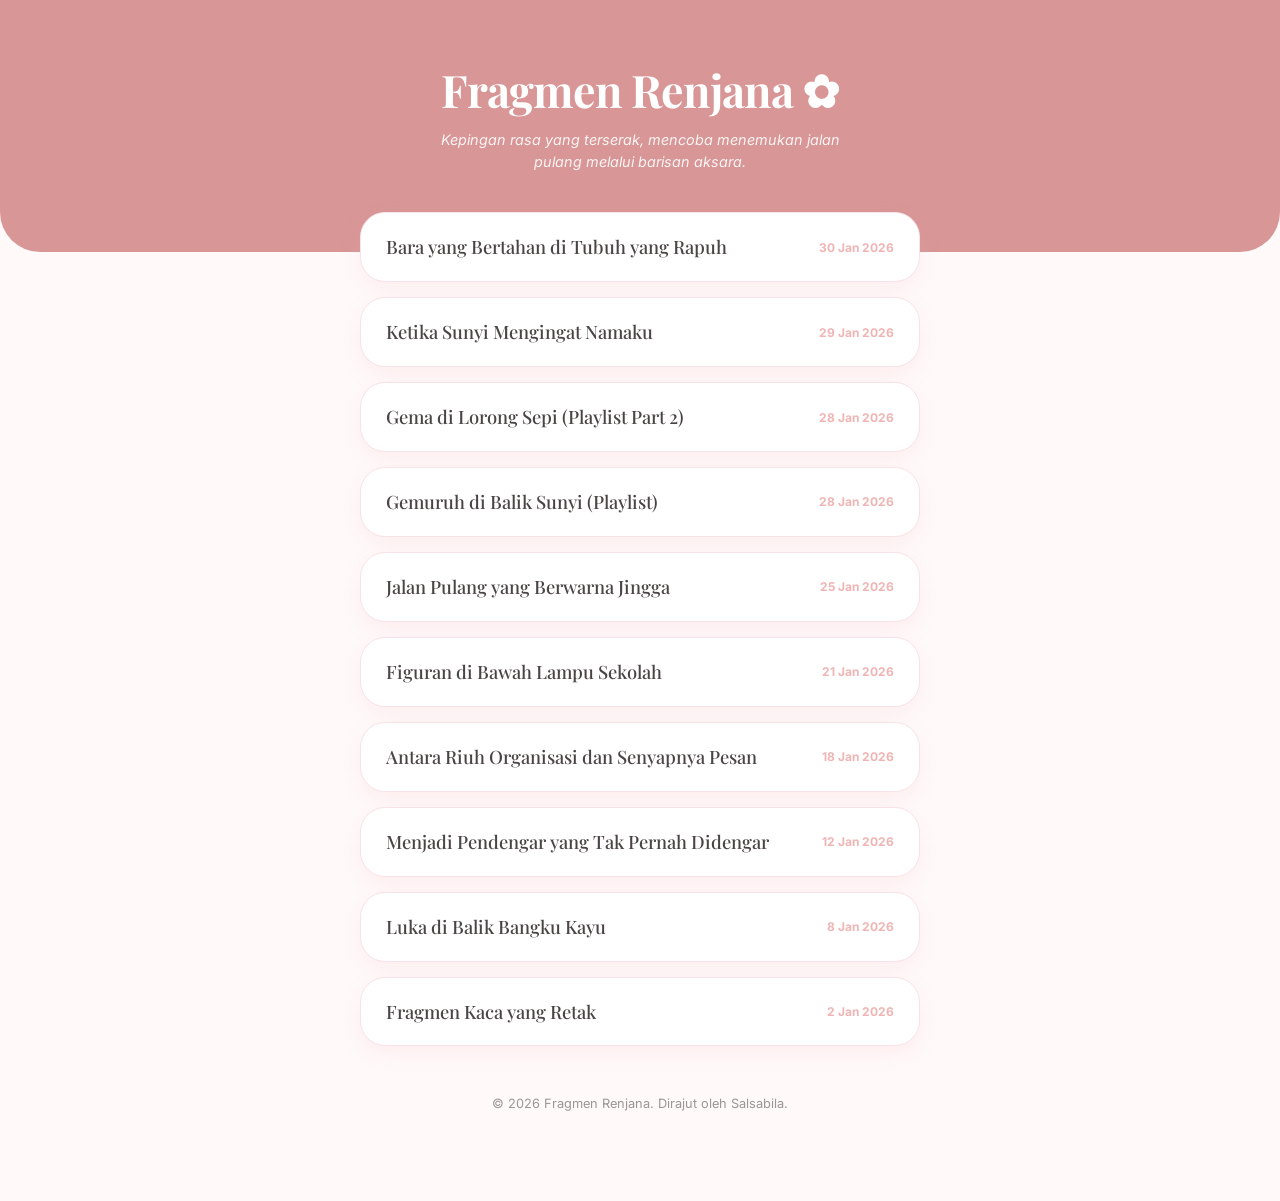
==== index.html @ b5245d93 "Update index.html" ====
<!DOCTYPE html>
<html lang="id">
<head>
    <meta charset="UTF-8">
    <meta name="viewport" content="width=device-width, initial-scale=1.0">
    <title>Fragmen Renjana | Arsip Rasa</title>
    <link rel="stylesheet" href="style.css">
    <link href="https://fonts.googleapis.com/css2?family=Playfair+Display:ital,wght@0,400;1,500&family=Inter:wght@300;400;600;700&display=swap" rel="stylesheet">
</head>
<body>

    <header>
        <h1>Fragmen Renjana ✿</h1>
        <p class="subtitle">Kepingan rasa yang terserak, mencoba menemukan jalan pulang melalui barisan aksara.</p>
    </header>

    <div class="container">
        <main class="post-list">
          <a href="bara.html" class="post-bubble">
    <span class="post-title">Bara yang Bertahan di Tubuh yang Rapuh</span>
    <span class="post-date">30 Jan 2026</span>
</a>
            <a href="sunyi.html" class="post-bubble">
    <span class="post-title">Ketika Sunyi Mengingat Namaku</span>
    <span class="post-date">29 Jan 2026</span>
</a>
            <a href="playlist-2.html" class="post-bubble">
    <span class="post-title">Gema di Lorong Sepi (Playlist Part 2)</span>
    <span class="post-date">28 Jan 2026</span>
</a>
            <a href="playlist.html" class="post-bubble">
    <span class="post-title">Gemuruh di Balik Sunyi (Playlist)</span>
    <span class="post-date">28 Jan 2026</span>
</a>
            
            <a href="jalan-pulang.html" class="post-bubble">
                <span class="post-title">Jalan Pulang yang Berwarna Jingga</span>
                <span class="post-date">25 Jan 2026</span>
            </a>

            <a href="figuran.html" class="post-bubble">
                <span class="post-title">Figuran di Bawah Lampu Sekolah</span>
                <span class="post-date">21 Jan 2026</span>
            </a>

            <a href="cinta-monyet.html" class="post-bubble">
                <span class="post-title">Antara Riuh Organisasi dan Senyapnya Pesan</span>
                <span class="post-date">18 Jan 2026</span>
            </a>

            <a href="kesepian.html" class="post-bubble">
                <span class="post-title">Menjadi Pendengar yang Tak Pernah Didengar</span>
                <span class="post-date">12 Jan 2026</span>
            </a>

            <a href="pengkhianatan.html" class="post-bubble">
                <span class="post-title">Luka di Balik Bangku Kayu</span>
                <span class="post-date">8 Jan 2026</span>
            </a>

            <a href="insecure.html" class="post-bubble">
                <span class="post-title">Fragmen Kaca yang Retak</span>
                <span class="post-date">2 Jan 2026</span>
            </a>

        </main>

        <footer>
            <p>&copy; 2026 Fragmen Renjana. Dirajut oleh Salsabila.</p>
        </footer>
    </div>

</body>
</html>
---- style.css ----
:root {
    --primary: #f8e1e7;
    --accent: #f0b4b4;
    --dark-pink: #d89696; /* Warna pink lebih tua untuk header */
    --text: #5d5454;
    --bg: #fff9fa;
}

* {
    margin: 0;
    padding: 0;
    box-sizing: border-box;
}

body {
    font-family: 'Inter', sans-serif;
    background-color: var(--bg);
    color: var(--text);
    background-image: radial-gradient(#f0b4b4 0.5px, transparent 0.5px);
    background-size: 20px 20px;
}

/* Header Section: Latar Pink Tua */
header {
    background-color: var(--dark-pink);
    color: white;
    padding: 60px 20px 80px 20px;
    text-align: center;
    border-radius: 0 0 40px 40px;
}

header h1 {
    font-family: 'Playfair Display', serif;
    font-size: 2.8rem;
    margin-bottom: 10px;
    letter-spacing: -1px;
}

header .subtitle {
    font-style: italic;
    font-size: 0.9rem;
    opacity: 0.9;
    max-width: 450px;
    margin: 0 auto;
    line-height: 1.5;
}

/* Container List */
.container {
    max-width: 600px;
    margin: -40px auto 50px auto; /* Membuat list agak naik ke area header */
    padding: 0 20px;
}

.post-list {
    display: flex;
    flex-direction: column;
    gap: 15px;
}

/* Bubble Putih untuk Judul */
.post-bubble {
    background: white;
    text-decoration: none;
    display: flex;
    justify-content: space-between;
    align-items: center;
    padding: 22px 25px;
    border-radius: 25px;
    border: 1px solid var(--primary);
    box-shadow: 0 8px 20px rgba(240, 180, 180, 0.15);
    transition: all 0.3s ease;
}

.post-bubble:hover {
    transform: translateY(-3px);
    box-shadow: 0 12px 25px rgba(240, 180, 180, 0.25);
    border-color: var(--accent);
}

.post-title {
    font-family: 'Playfair Display', serif;
    font-size: 1.15rem;
    color: #4a4444;
    font-weight: 500;
    line-height: 1.3;
}

.post-date {
    font-size: 0.75rem;
    color: var(--accent);
    font-weight: 700;
    white-space: nowrap;
    margin-left: 15px;
}

footer {
    text-align: center;
    margin-top: 50px;
    padding-bottom: 40px;
    font-size: 0.8rem;
    opacity: 0.6;
}
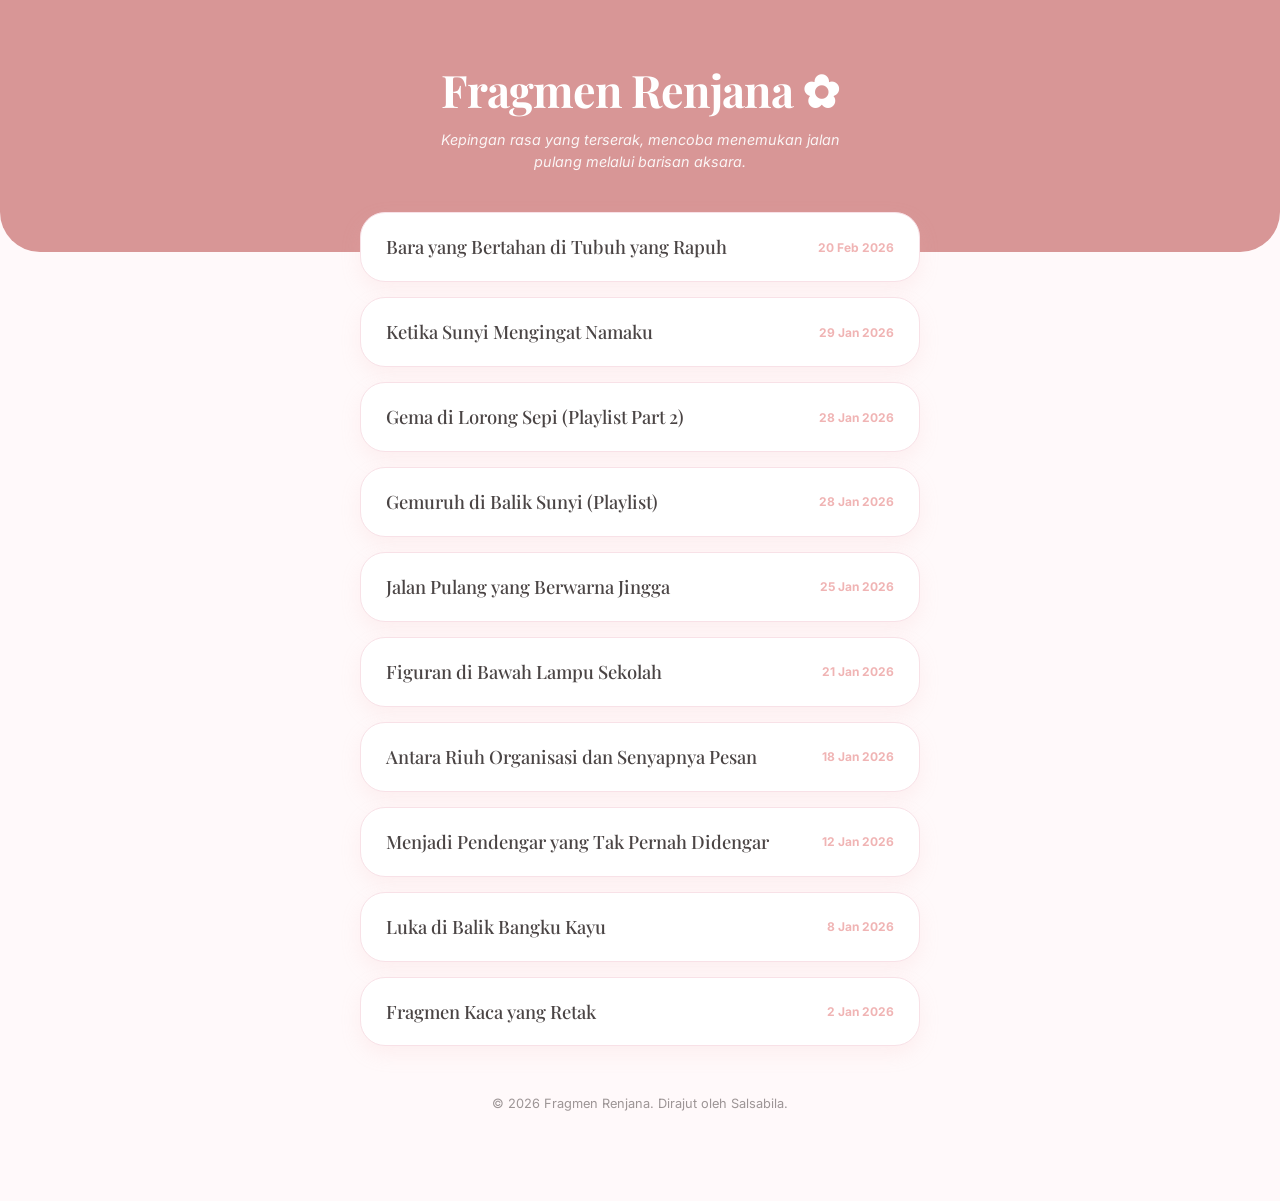
==== commit c51791cb: "Update index.html" ====
--- a/index.html
+++ b/index.html
@@ -18,7 +18,7 @@
         <main class="post-list">
           <a href="bara.html" class="post-bubble">
     <span class="post-title">Bara yang Bertahan di Tubuh yang Rapuh</span>
-    <span class="post-date">30 Jan 2026</span>
+    <span class="post-date">20 Feb 2026</span>
 </a>
             <a href="sunyi.html" class="post-bubble">
     <span class="post-title">Ketika Sunyi Mengingat Namaku</span>
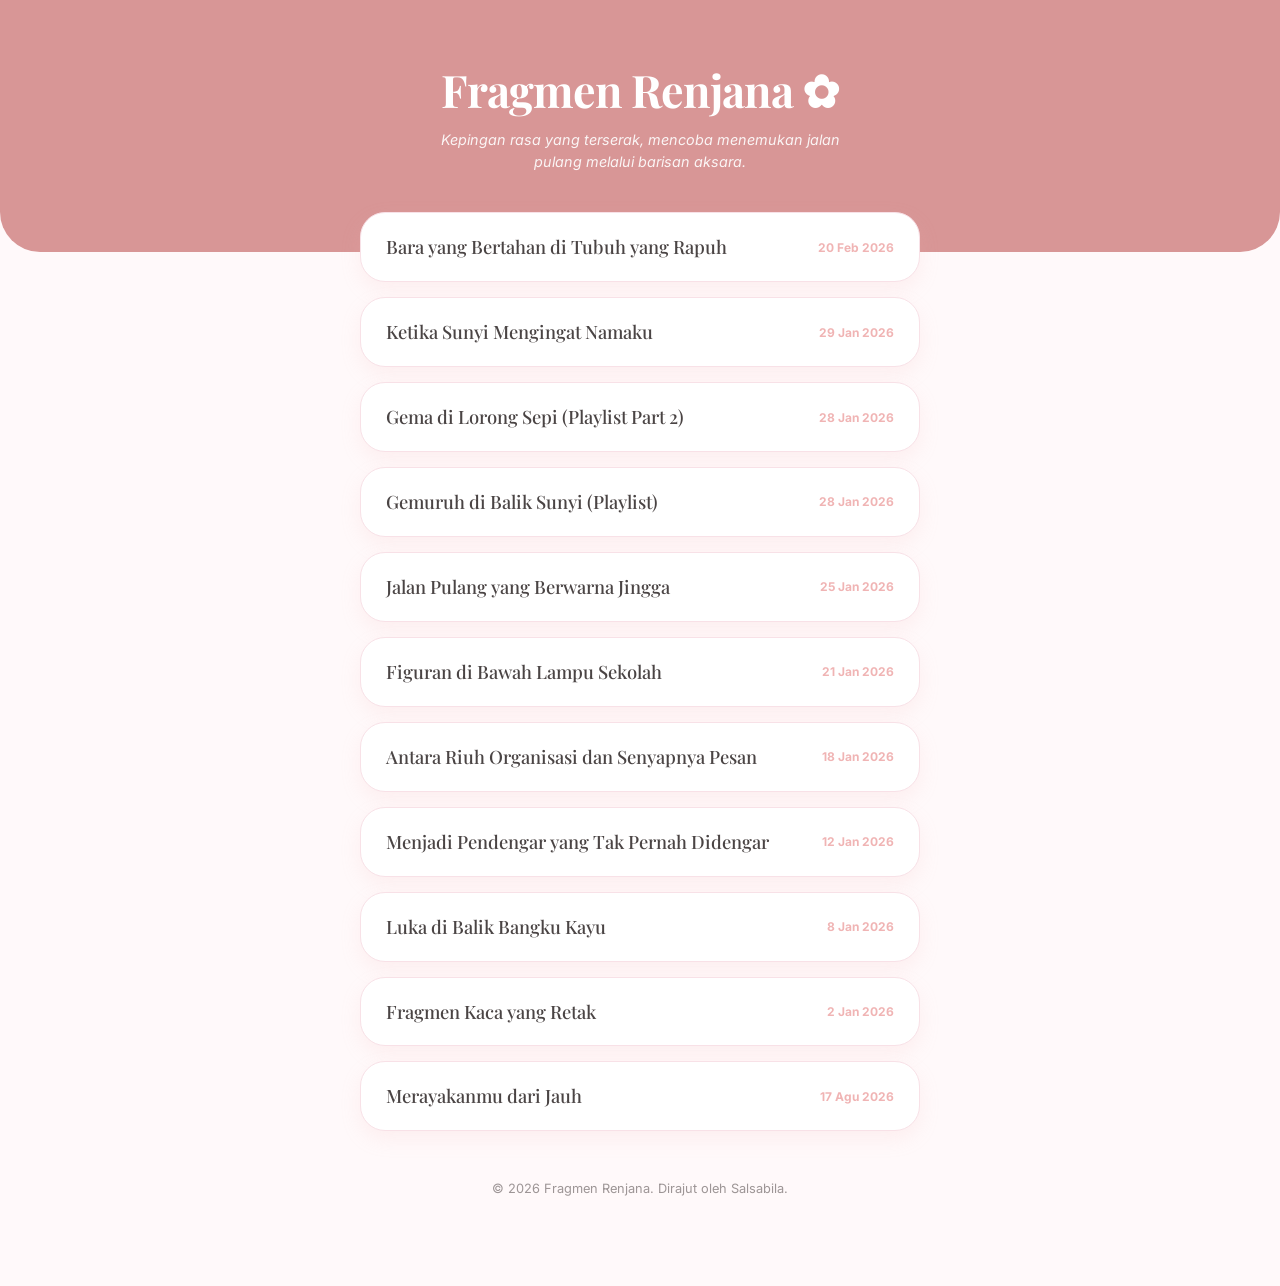
==== commit 2aa4ef2b: "Update index.html" ====
--- a/index.html
+++ b/index.html
@@ -63,6 +63,12 @@
                 <span class="post-date">2 Jan 2026</span>
             </a>
 
+            <a href="merayakanmu.html" class="post-bubble">
+    <span class="post-title">Merayakanmu dari Jauh</span>
+    <span class="post-date">17 Agu 2026</span>
+</a>
+
+
         </main>
 
         <footer>
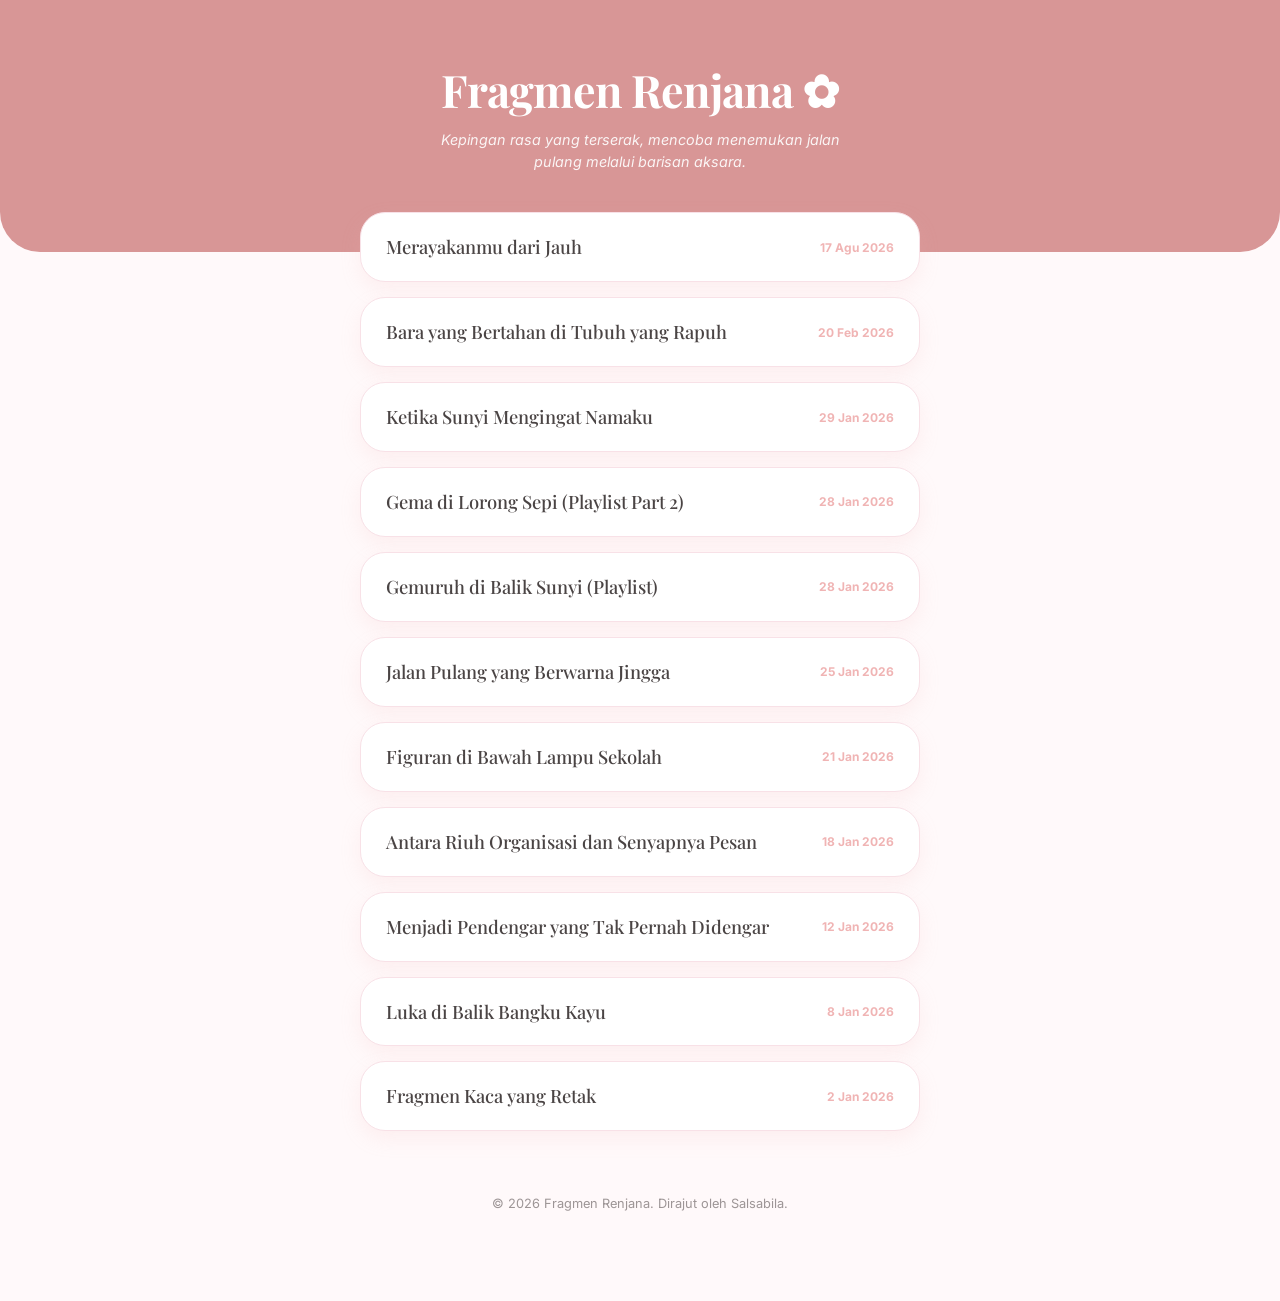
==== commit 41bb0843: "Update index.html" ====
--- a/index.html
+++ b/index.html
@@ -16,6 +16,10 @@
 
     <div class="container">
         <main class="post-list">
+            <a href="merayakanmu.html" class="post-bubble">
+    <span class="post-title">Merayakanmu dari Jauh</span>
+    <span class="post-date">17 Agu 2026</span>
+                
           <a href="bara.html" class="post-bubble">
     <span class="post-title">Bara yang Bertahan di Tubuh yang Rapuh</span>
     <span class="post-date">20 Feb 2026</span>
@@ -63,10 +67,8 @@
                 <span class="post-date">2 Jan 2026</span>
             </a>
 
-            <a href="merayakanmu.html" class="post-bubble">
-    <span class="post-title">Merayakanmu dari Jauh</span>
-    <span class="post-date">17 Agu 2026</span>
-</a>
+
+</a
 
 
         </main>
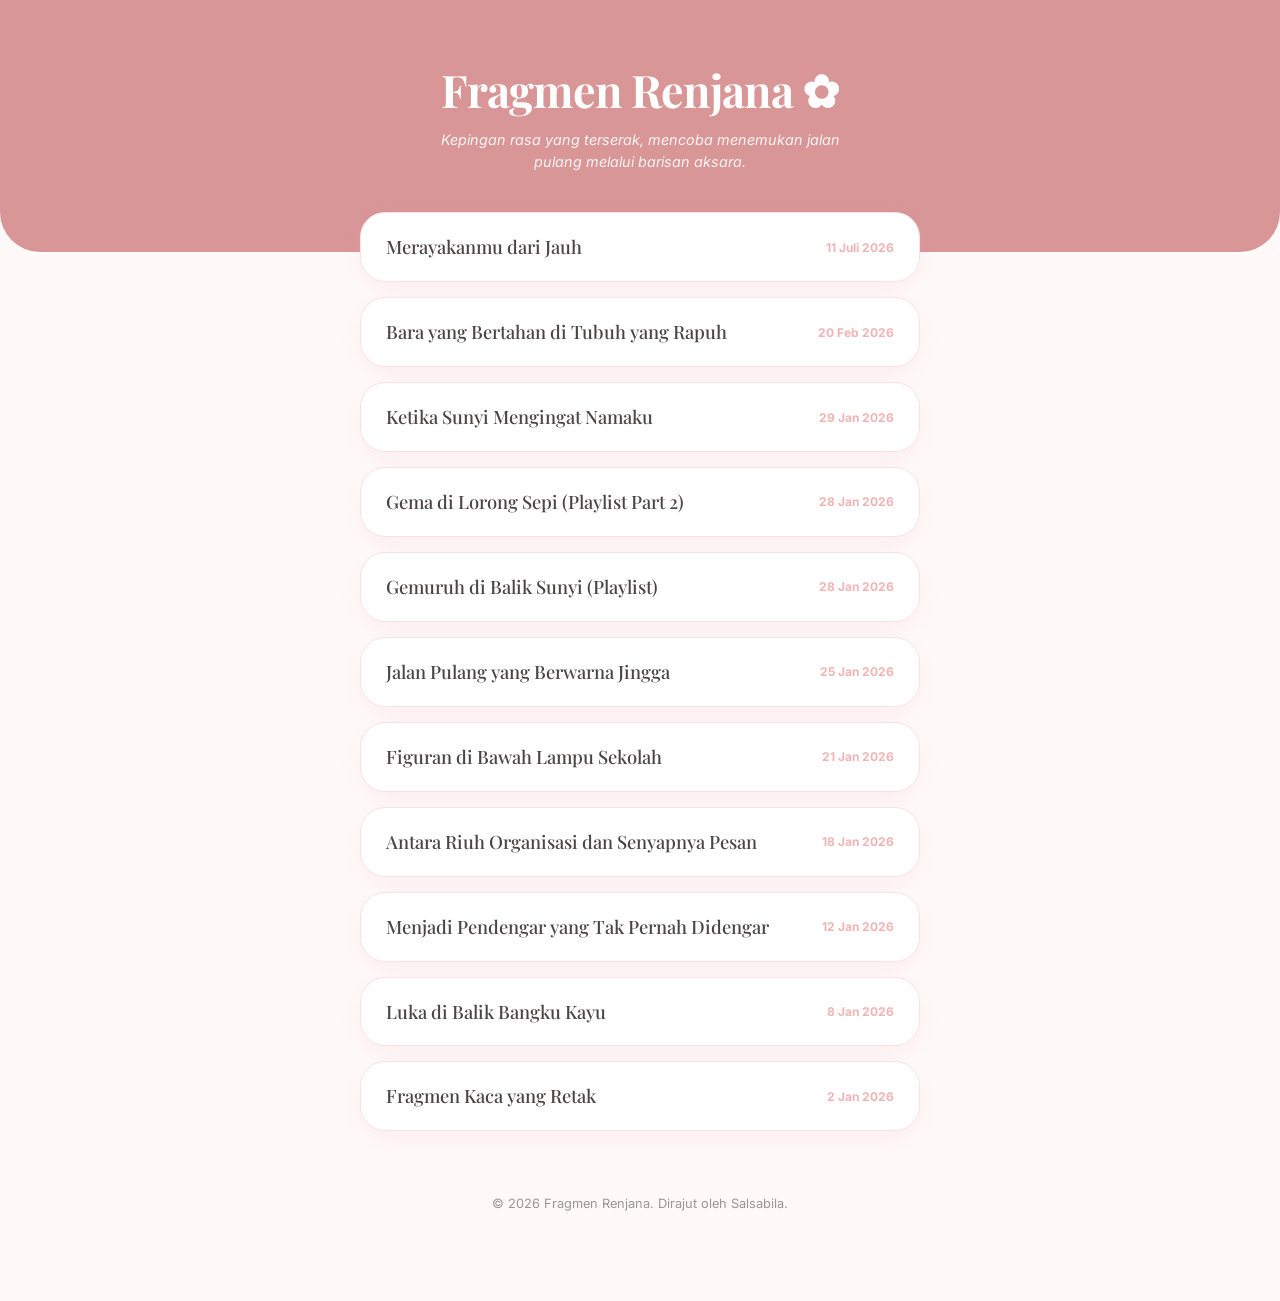
==== commit 6c5b4c18: "Update index.html" ====
--- a/index.html
+++ b/index.html
@@ -18,7 +18,7 @@
         <main class="post-list">
             <a href="merayakanmu.html" class="post-bubble">
     <span class="post-title">Merayakanmu dari Jauh</span>
-    <span class="post-date">17 Agu 2026</span>
+    <span class="post-date">11 Juli 2026</span>
                 
           <a href="bara.html" class="post-bubble">
     <span class="post-title">Bara yang Bertahan di Tubuh yang Rapuh</span>
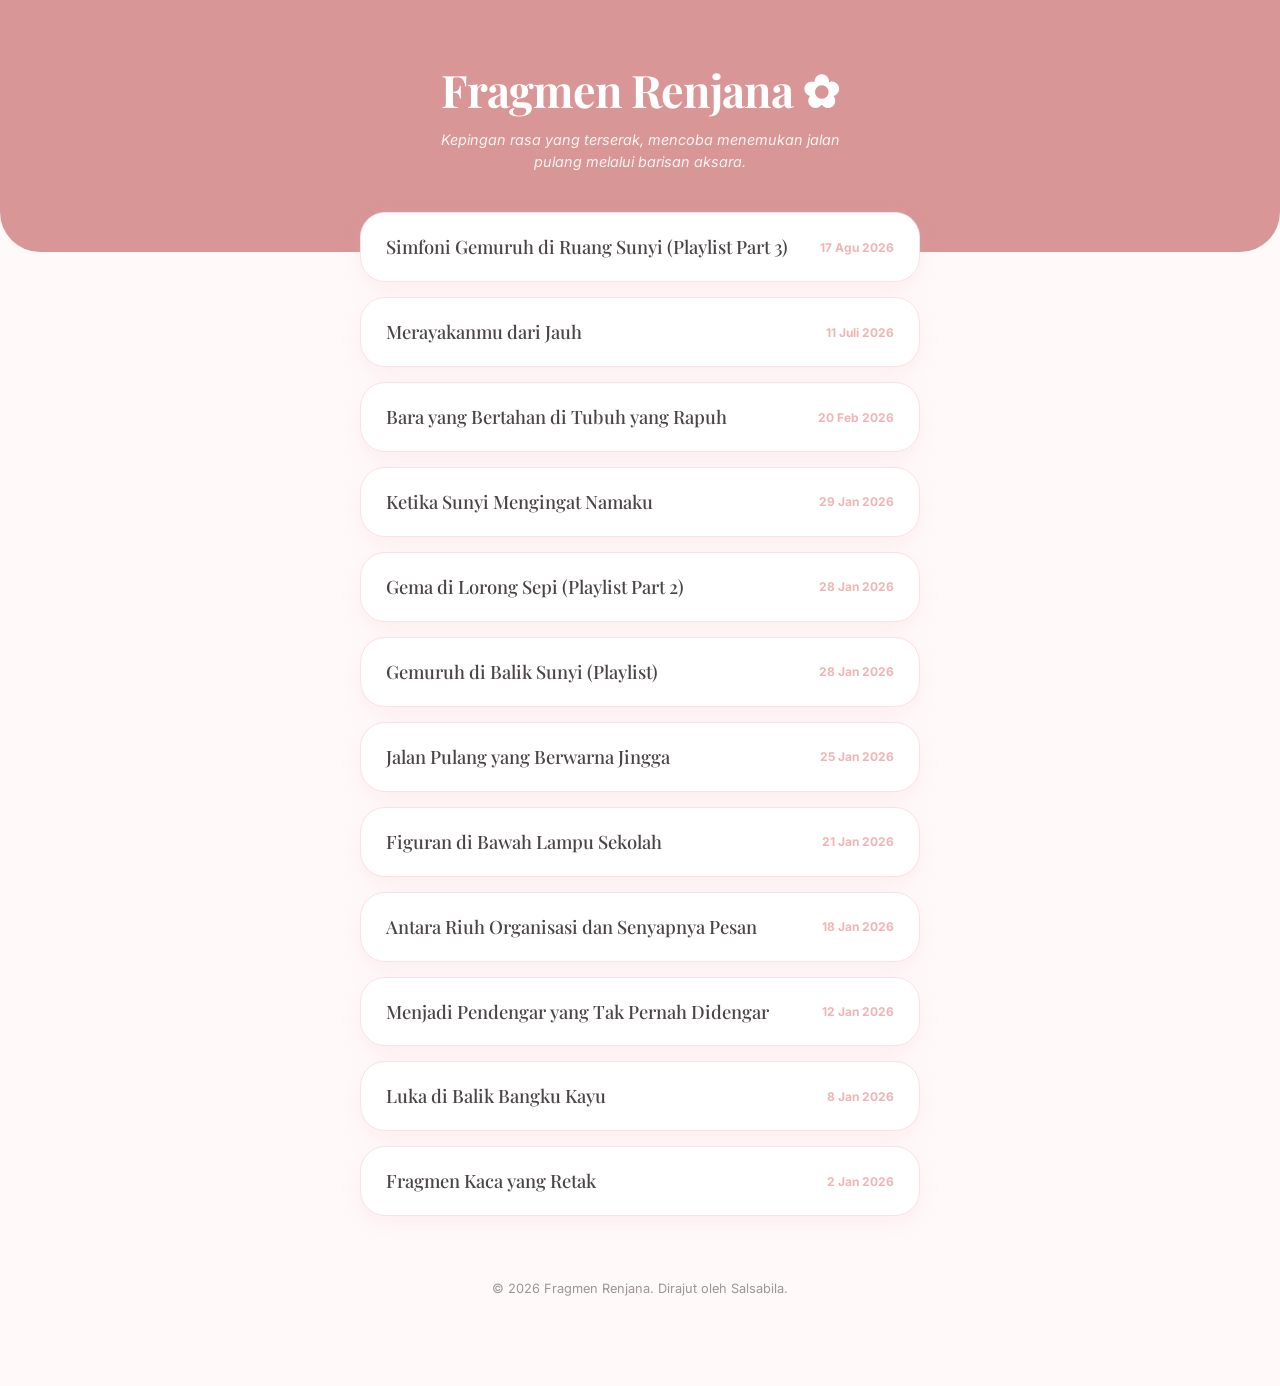
==== commit f3c6fc9d: "Update index.html" ====
--- a/index.html
+++ b/index.html
@@ -16,6 +16,11 @@
 
     <div class="container">
         <main class="post-list">
+            <a href="playlist-3.html" class="post-bubble">
+    <span class="post-title">Simfoni Gemuruh di Ruang Sunyi (Playlist Part 3)</span>
+    <span class="post-date">17 Agu 2026</span>
+</a>
+
             <a href="merayakanmu.html" class="post-bubble">
     <span class="post-title">Merayakanmu dari Jauh</span>
     <span class="post-date">11 Juli 2026</span>
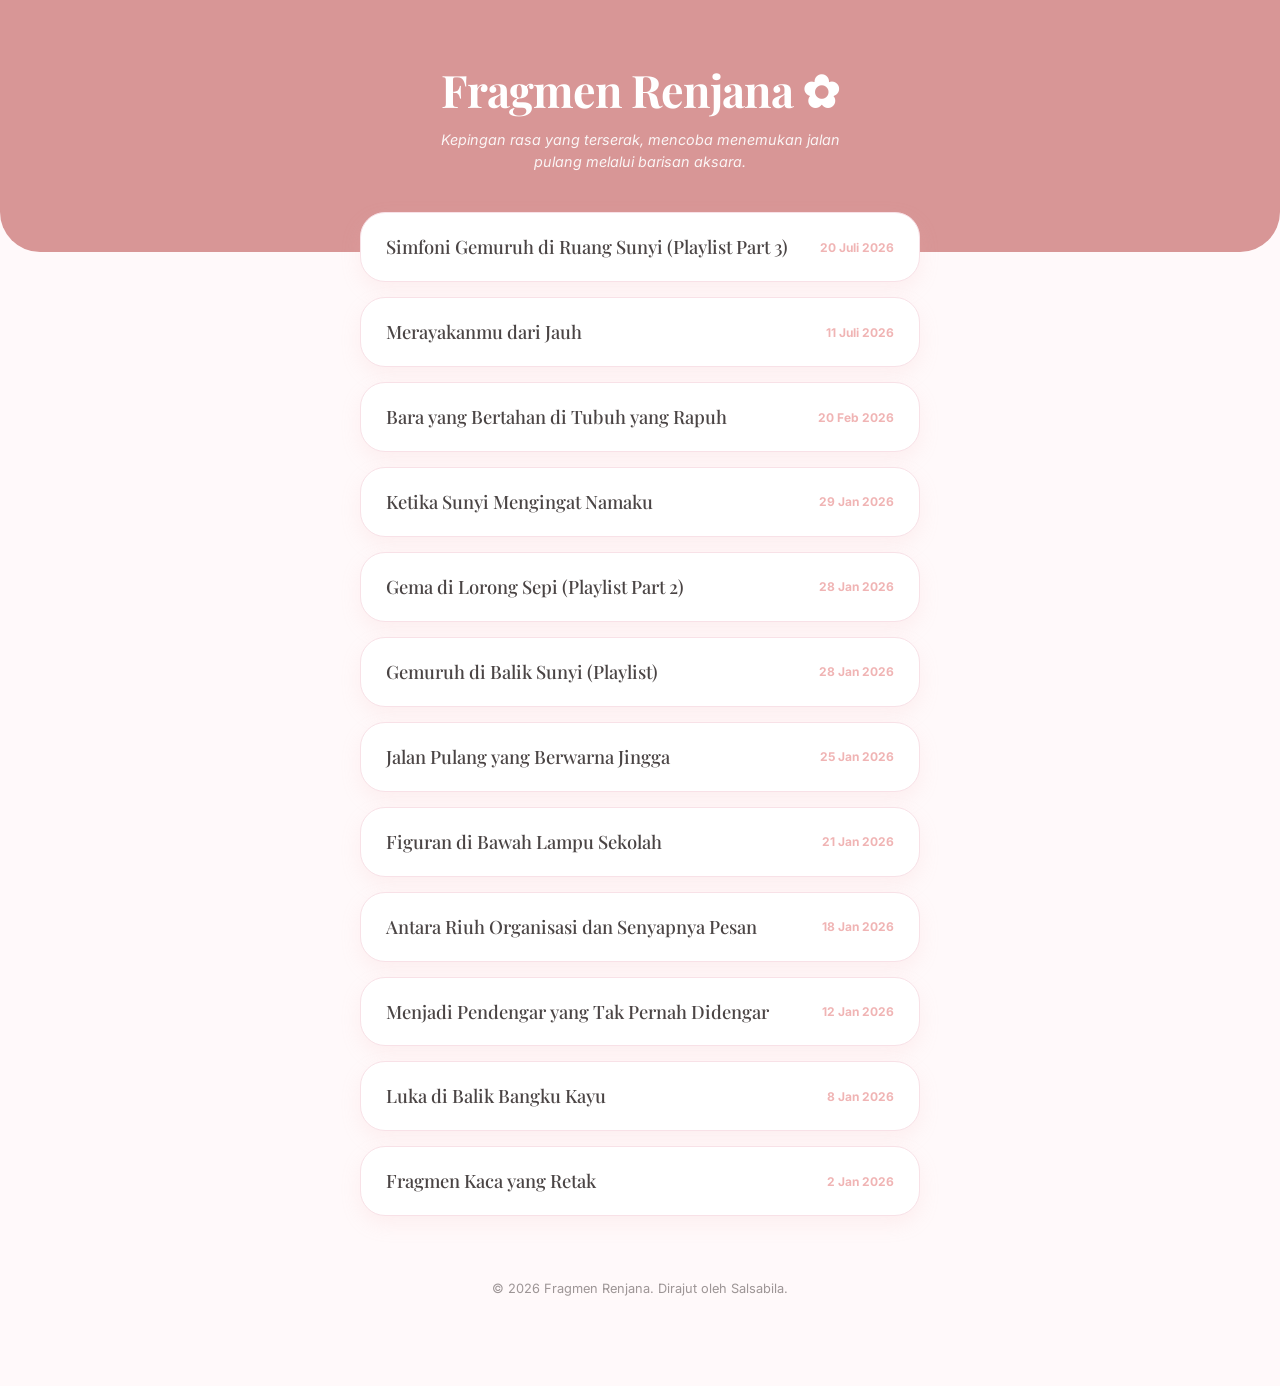
==== commit 9cd182b6: "Update index.html" ====
--- a/index.html
+++ b/index.html
@@ -18,7 +18,7 @@
         <main class="post-list">
             <a href="playlist-3.html" class="post-bubble">
     <span class="post-title">Simfoni Gemuruh di Ruang Sunyi (Playlist Part 3)</span>
-    <span class="post-date">17 Agu 2026</span>
+    <span class="post-date">20 Juli 2026</span>
 </a>
 
             <a href="merayakanmu.html" class="post-bubble">
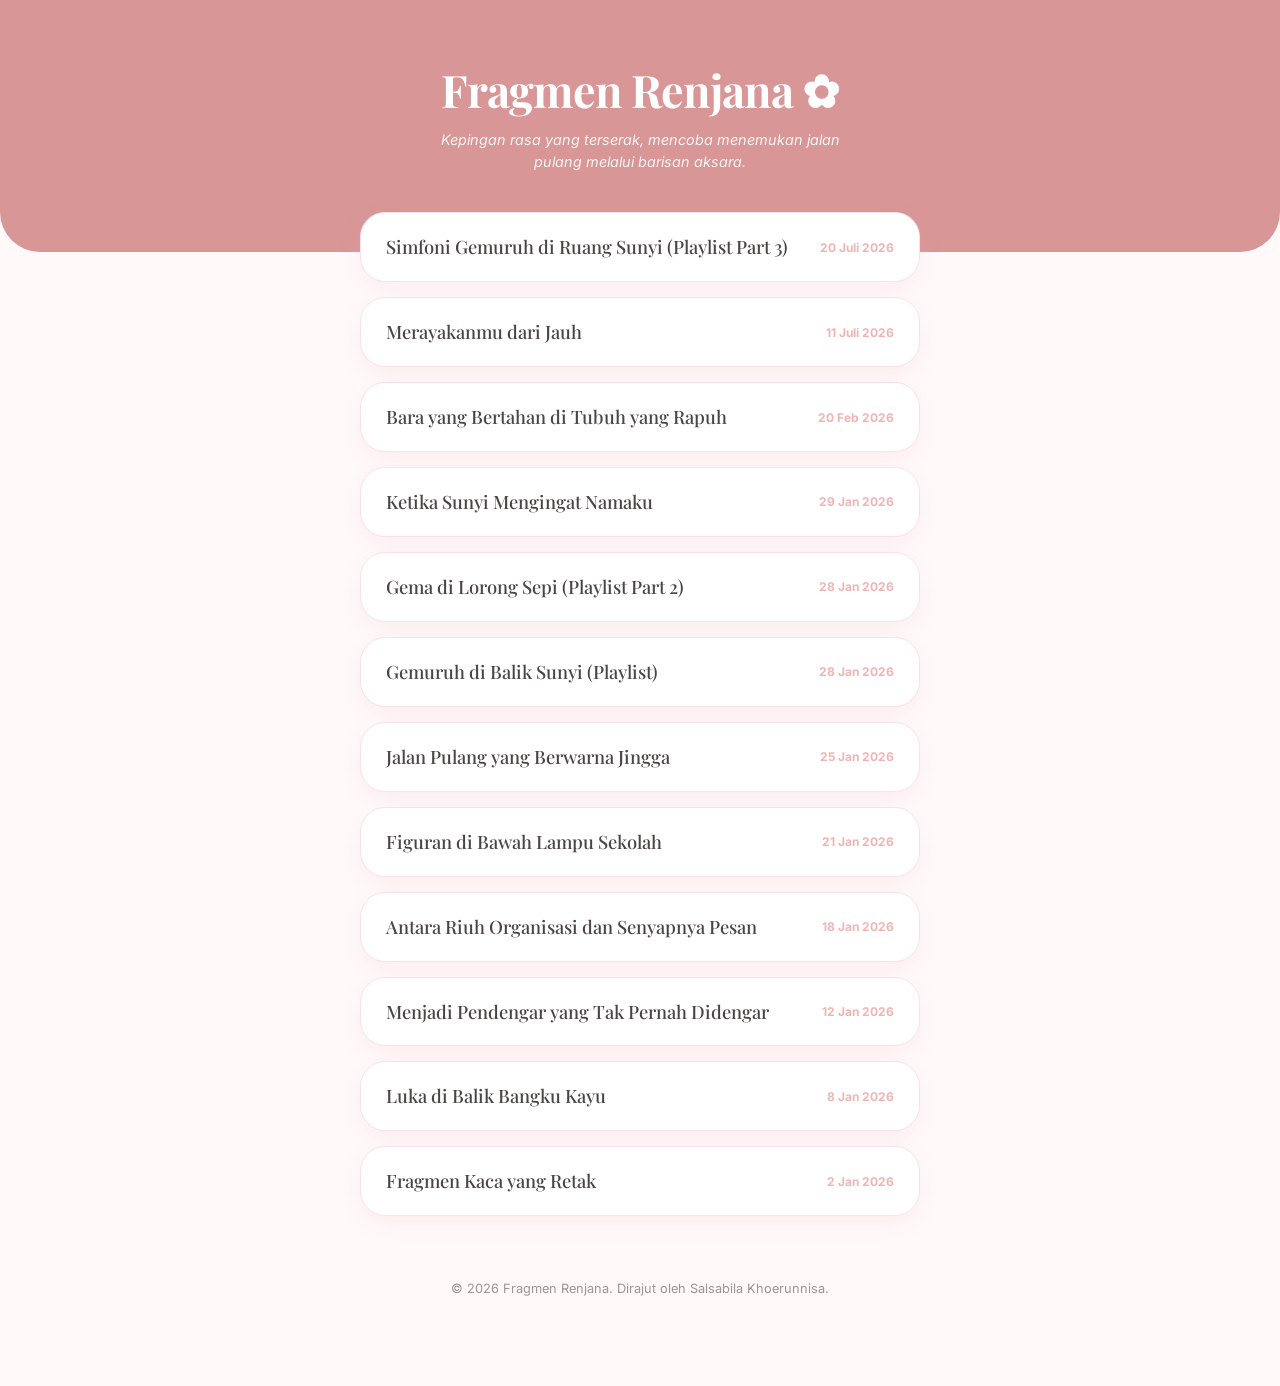
==== commit 72d6a50d: "Update index.html" ====
--- a/index.html
+++ b/index.html
@@ -79,7 +79,7 @@
         </main>
 
         <footer>
-            <p>&copy; 2026 Fragmen Renjana. Dirajut oleh Salsabila.</p>
+            <p>&copy; 2026 Fragmen Renjana. Dirajut oleh Salsabila Khoerunnisa.</p>
         </footer>
     </div>
 
